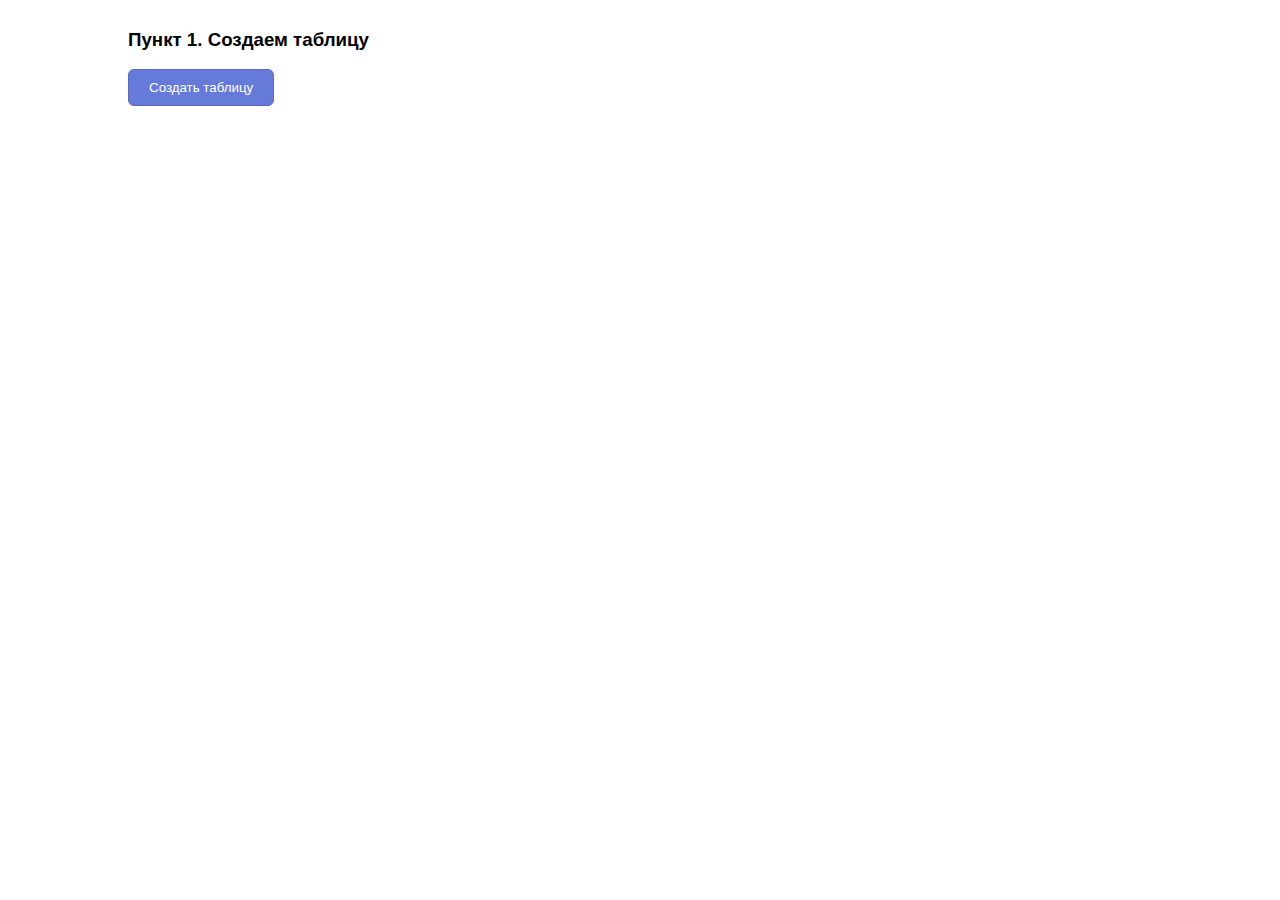
==== index.html @ f3d8c55d "lesson_1. Ex.1" ====
<!DOCTYPE html>
<html>
<head>
    <title>
        Learn JS. Lesson 1
    </title>
    <meta content="text/html; charset=utf-8" http-equiv="content-type"/>
    <link rel="stylesheet" href="style.css"/>
    <script language="javascript" src="script.js"></script>
</head>
<body>
    <div class="wrapper">
        <h3>Пункт 1. Создаем таблицу</h3>

        <button class="button startTable" onclick="createTable()">Создать таблицу</button>

        <div>
            <div id="message"></div>

            <div id="myTable"></div>
        </div>


    </div>


</body>
</html>
---- style.css ----
html, body {
    padding: 0;
    margin: 0;
    font-family: verdana, sans-serif;
}

.wrapper {
    background: #FFF;
    width: 80%;
    margin: 0 auto;
    padding: 10px;
}

.button {
    padding: 10px 20px;
    background: #667ada;
    border: 1px solid #5A6AB7;
    border-radius: 6px;
    cursor: pointer;
    color: #FFFFFF;
}

#message {
    height: 100px;
    width: 100%;
    margin: 10px 0;
}

#message table {
    border-collapse: collapse;
    margin: 10px 0;
}

#message table tr td {
    border: 1px solid #393939;
    padding: 2px;
    width: 30px;
    height: 30px;
    text-align: center;
    vertical-align: middle;
}
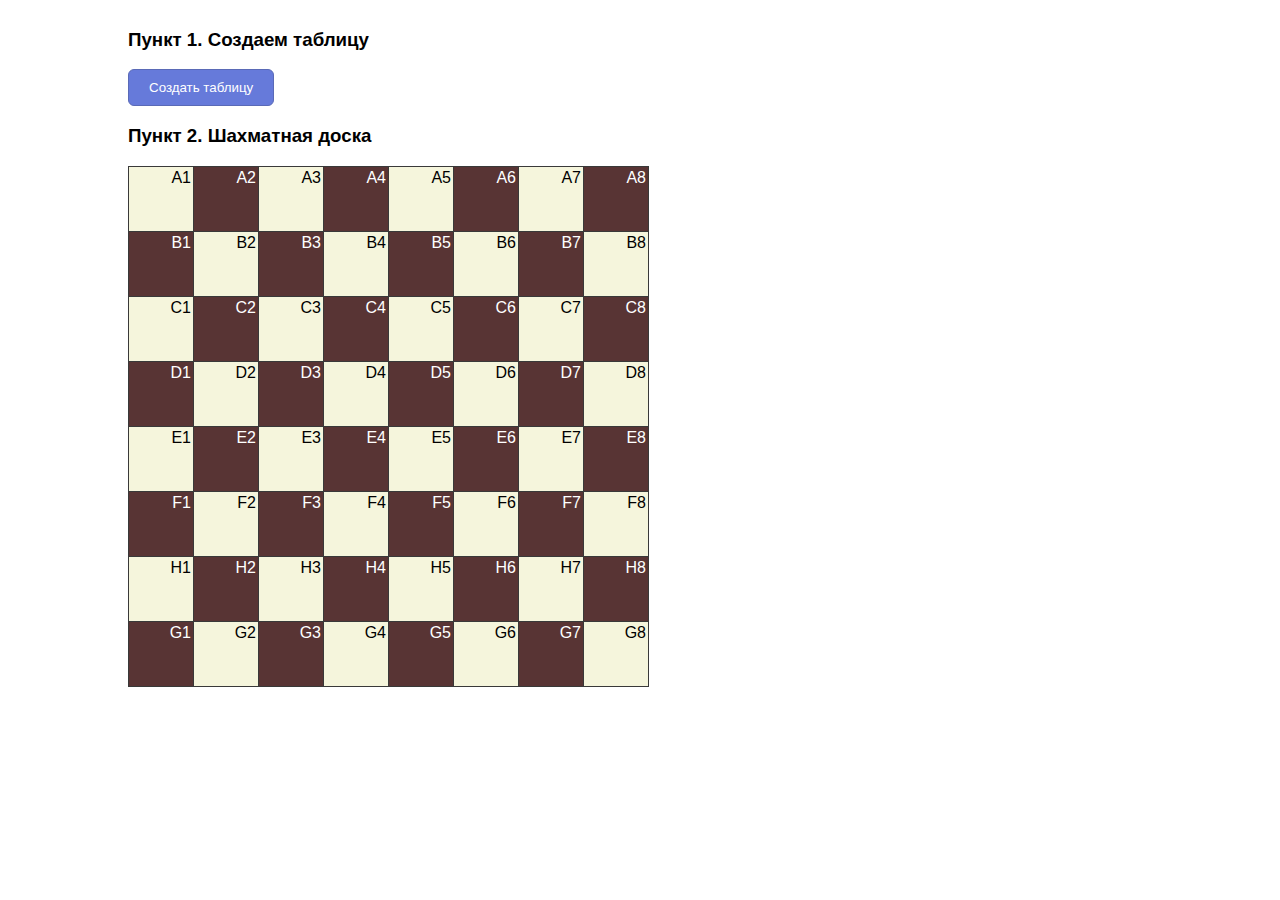
==== commit 19f9502d: "lesson 1.ex 2" ====
--- a/index.html
+++ b/index.html
@@ -20,6 +20,11 @@
             <div id="myTable"></div>
         </div>
 
+        <h3>Пункт 2. Шахматная доска</h3>
+
+        <div id="myGame">
+
+        </div>
 
     </div>
 
--- a/style.css
+++ b/style.css
@@ -21,21 +21,28 @@
 }
 
 #message {
-    height: 100px;
-    width: 100%;
     margin: 10px 0;
 }
 
-#message table {
+#myTable table, #myGame table {
     border-collapse: collapse;
     margin: 10px 0;
 }
 
-#message table tr td {
+#myTable table tr td, #myGame table tr td {
     border: 1px solid #393939;
     padding: 2px;
     width: 30px;
     height: 30px;
     text-align: center;
     vertical-align: middle;
-}+}
+
+
+#myGame table tr td {
+    width: 60px;
+    height: 60px;
+    color: #393939;
+    text-align: right;
+    vertical-align: top;
+}
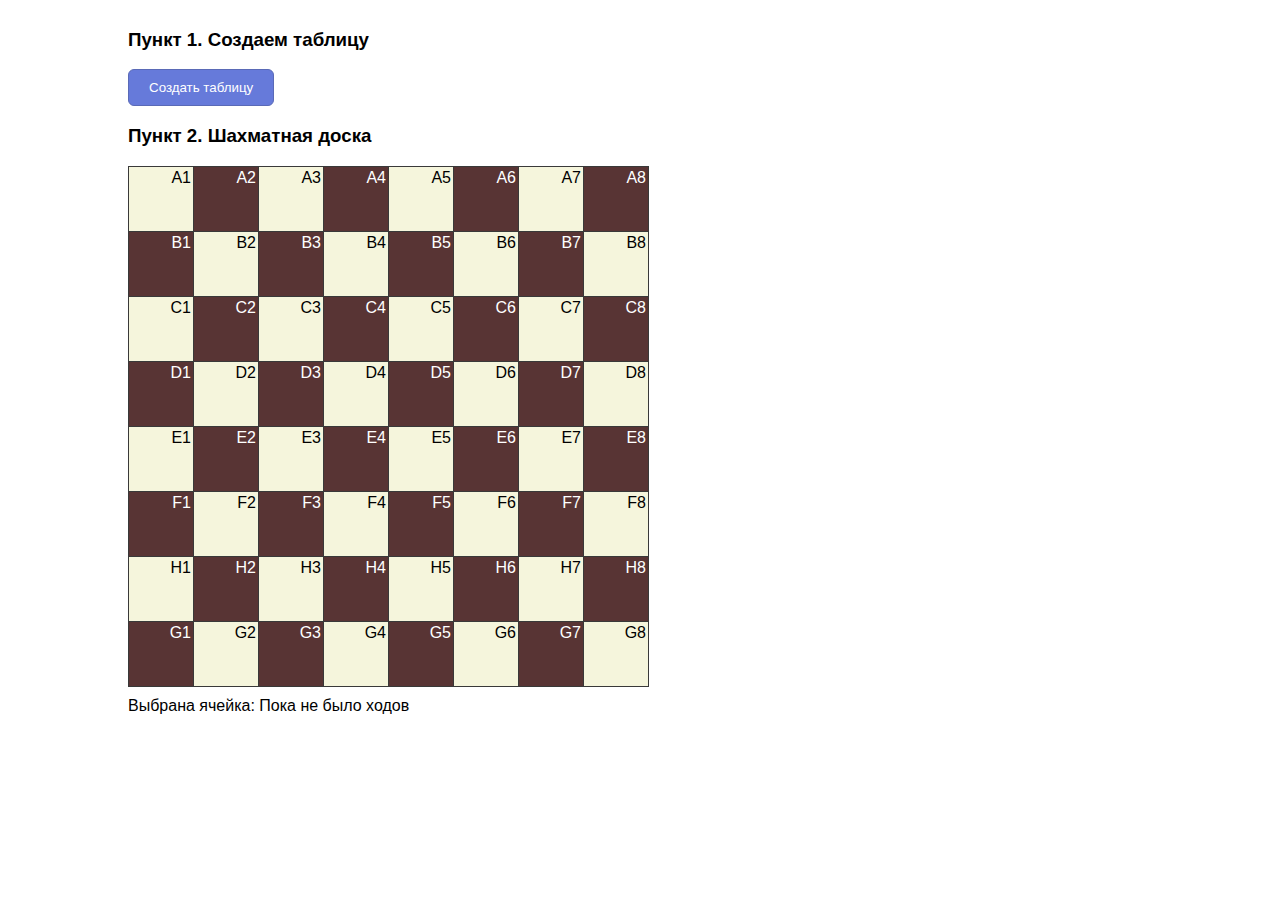
==== commit e6921e6c: "lesson 1. Ex.3 - адрес ячейки" ====
--- a/index.html
+++ b/index.html
@@ -22,9 +22,11 @@
 
         <h3>Пункт 2. Шахматная доска</h3>
 
-        <div id="myGame">
+        <div id="myGame"></div>
 
-        </div>
+        <div id="cursorLocation"></div>
+
+        <div>Выбрана ячейка: <span id="infoCell">Пока не было ходов</span></div>
 
     </div>
 
--- a/style.css
+++ b/style.css
@@ -45,4 +45,11 @@
     color: #393939;
     text-align: right;
     vertical-align: top;
+    cursor: pointer;
 }
+
+
+#myGame table tr td.selected {
+    background: #BFBF05 !important;
+    color: #FFFFFF !important;
+}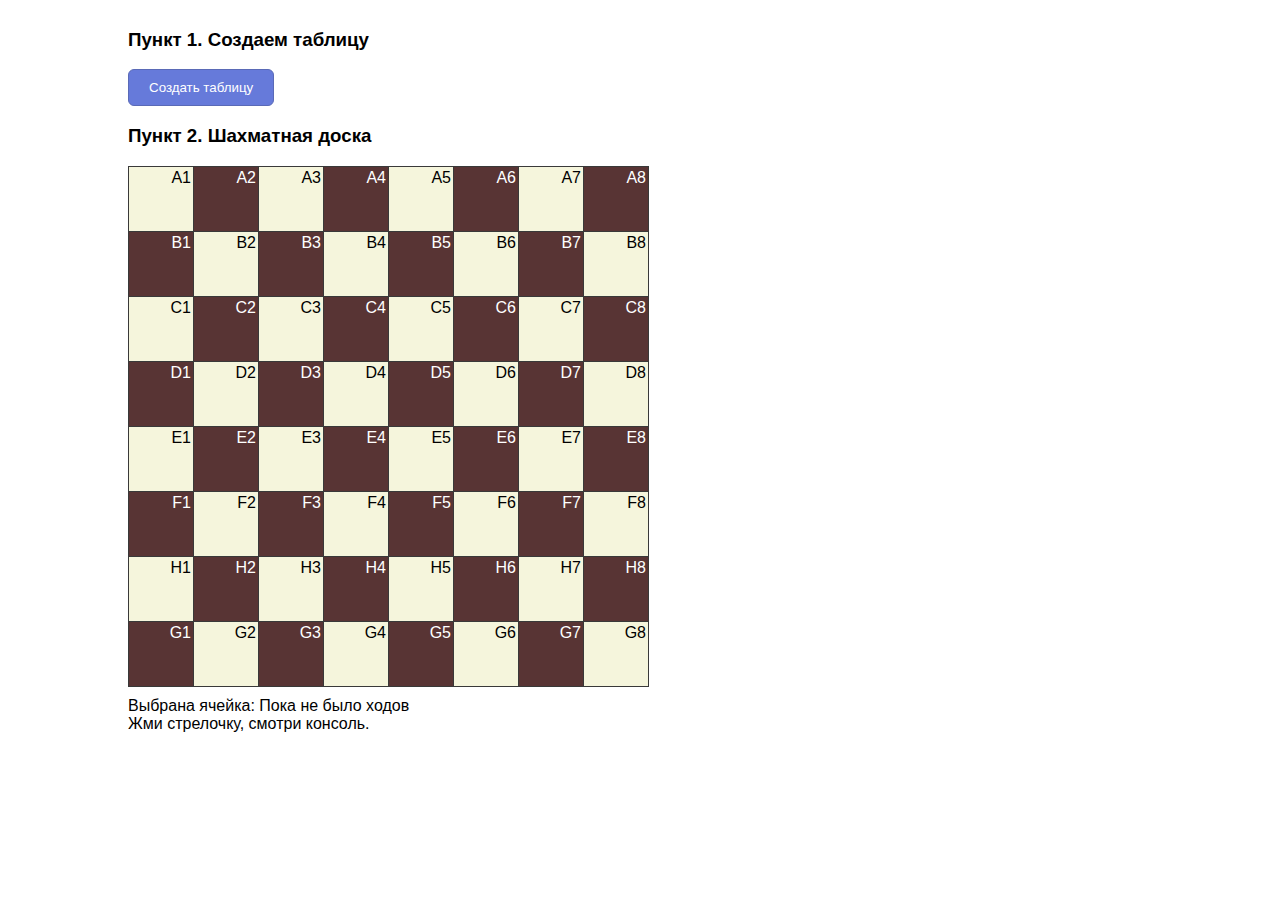
==== commit 45b818b6: "работа с клавиатурой" ====
--- a/index.html
+++ b/index.html
@@ -28,6 +28,7 @@
 
         <div>Выбрана ячейка: <span id="infoCell">Пока не было ходов</span></div>
 
+        <div>Жми стрелочку, смотри консоль.</div>
     </div>
 
 
